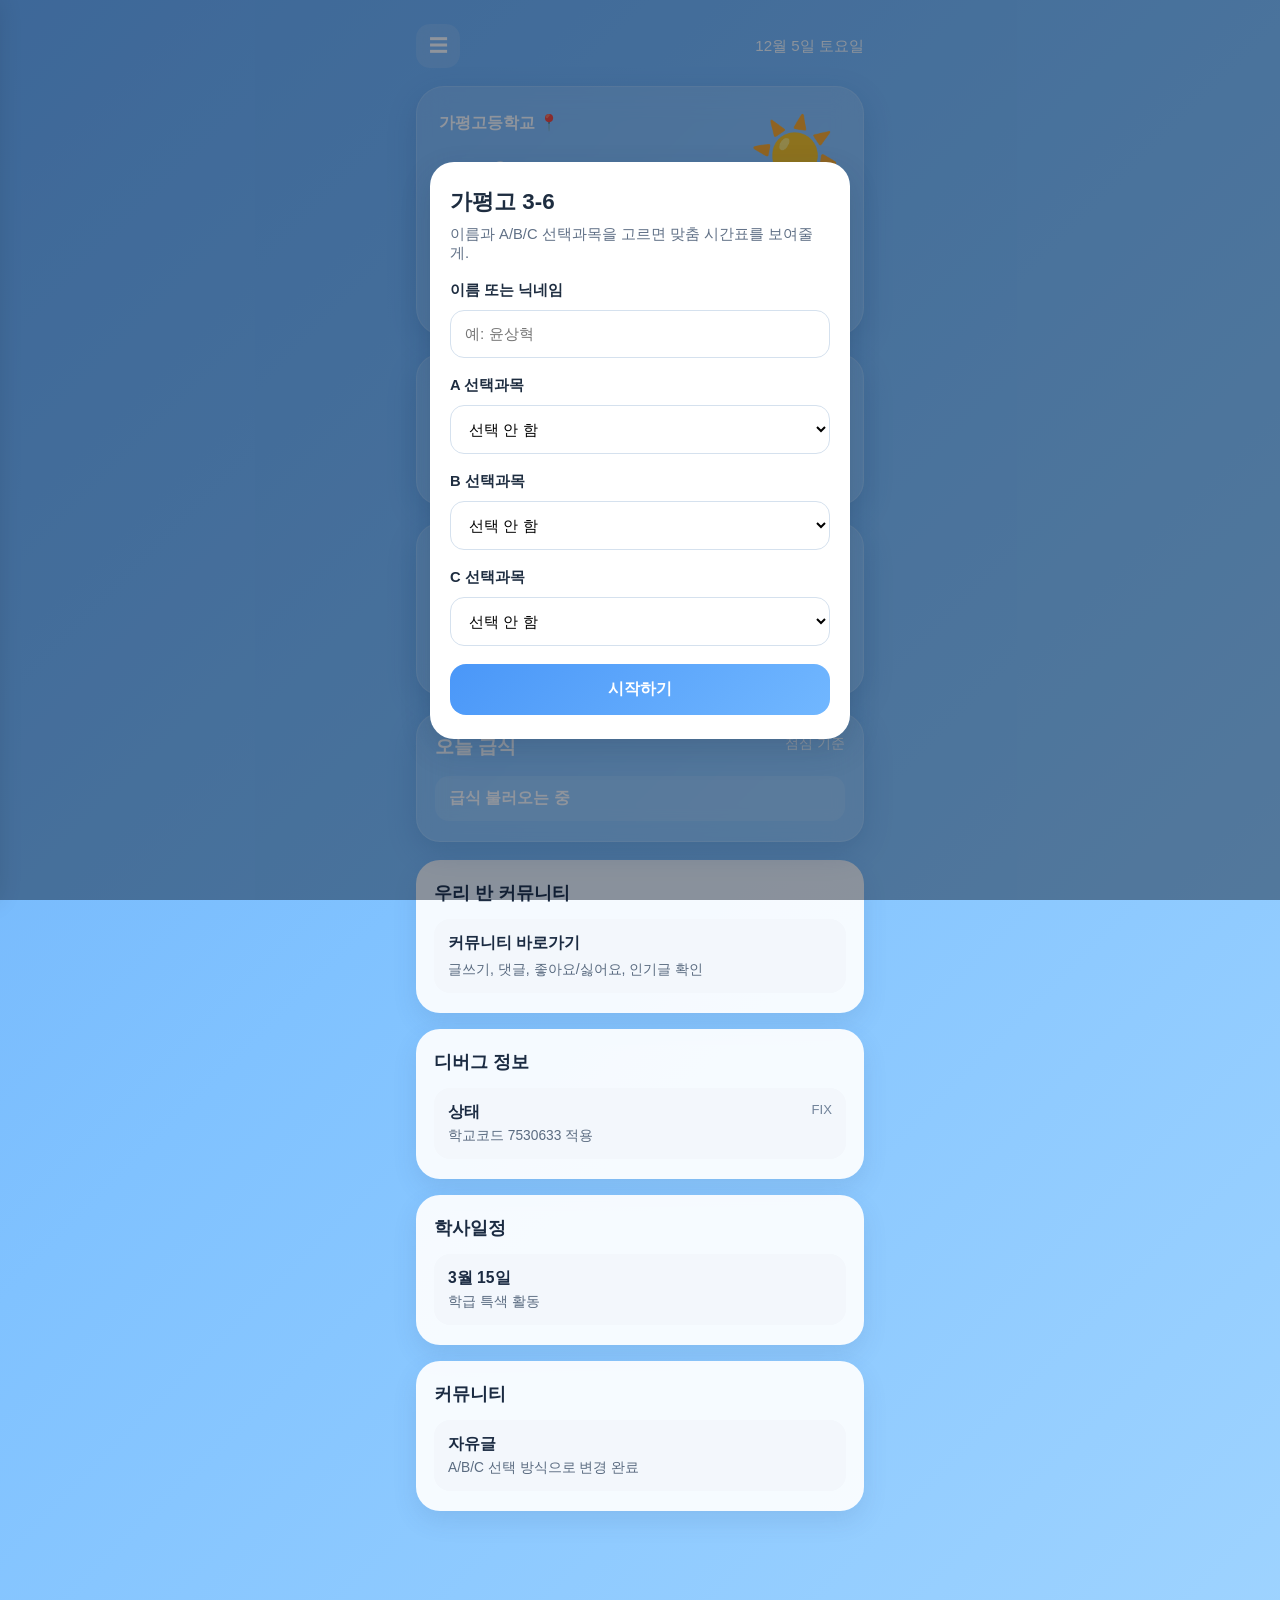
==== index.html @ e5f1bd65 "Add files via upload" ====
<!DOCTYPE html>
<html lang="ko">
<head>
  <meta charset="UTF-8" />
  <meta name="viewport" content="width=device-width, initial-scale=1.0" />
  <title>가평고 3-6</title>
  <link rel="stylesheet" href="style.css" />
</head>
<body>
  <aside id="sideMenu" class="side-menu">
    <div class="side-menu-header">
      <h2>가평고 3-6</h2>
      <button id="closeMenuBtn" class="icon-btn dark-btn" type="button">✕</button>
    </div>
    <nav class="menu-nav">
      <a href="#homeSection" class="menu-item">홈</a>
      <a href="#noticeSection" class="menu-item">공지사항</a>
      <a href="#scheduleSection" class="menu-item">학사일정</a>
      <a href="community.html" class="menu-item">커뮤니티</a>
      <button id="resetProfileBtn" class="menu-item menu-button" type="button">선택과목 다시 설정</button>
    </nav>
  </aside>

  <div id="menuOverlay" class="overlay"></div>

  <div id="subjectModal" class="modal-overlay">
    <div class="modal-card">
      <h2>가평고 3-6</h2>
      <p class="modal-desc">이름과 A/B/C 선택과목을 고르면 맞춤 시간표를 보여줄게.</p>

      <div class="form-group">
        <label for="studentName">이름 또는 닉네임</label>
        <input type="text" id="studentName" placeholder="예: 윤상혁" />
      </div>

      <div class="form-group">
        <label for="trackA">A 선택과목</label>
        <select id="trackA" class="subject-select">
          <option value="">선택 안 함</option>
          <option value="물리학Ⅱ">물리학Ⅱ</option>
          <option value="생명과학Ⅱ">생명과학Ⅱ</option>
          <option value="지구과학Ⅱ">지구과학Ⅱ</option>
          <option value="화학Ⅱ">화학Ⅱ</option>
        </select>
      </div>

      <div class="form-group">
        <label for="trackB">B 선택과목</label>
        <select id="trackB" class="subject-select">
          <option value="">선택 안 함</option>
          <option value="물리학Ⅱ">물리학Ⅱ</option>
          <option value="생명과학Ⅱ">생명과학Ⅱ</option>
          <option value="지구과학Ⅱ">지구과학Ⅱ</option>
          <option value="화학Ⅱ">화학Ⅱ</option>
        </select>
      </div>

      <div class="form-group">
        <label for="trackC">C 선택과목</label>
        <select id="trackC" class="subject-select">
          <option value="">선택 안 함</option>
          <option value="물리학Ⅱ">물리학Ⅱ</option>
          <option value="생명과학Ⅱ">생명과학Ⅱ</option>
          <option value="지구과학Ⅱ">지구과학Ⅱ</option>
          <option value="화학Ⅱ">화학Ⅱ</option>
        </select>
      </div>

      <button id="saveProfileBtn" class="primary-btn" type="button">시작하기</button>
    </div>
  </div>

  <main class="app-shell" id="homeSection">
    <header class="top-bar">
      <button id="openMenuBtn" class="icon-btn" type="button">☰</button>
      <div class="top-bar-right">
        <span id="todayDate">3월 13일 금요일</span>
      </div>
    </header>

    <section class="hero-card glass-card">
      <div class="hero-left">
        <div class="location" id="weatherLocation">가평고등학교 📍</div>
        <div class="temp" id="weatherTemp">--°</div>
        <div class="weather-status" id="weatherStatus">날씨 불러오는 중</div>
        <div class="weather-sub" id="weatherSub">기상청 API 연결 확인 중</div>
      </div>
      <div class="hero-right">
        <div class="weather-emoji" id="weatherEmoji">☀️</div>
      </div>
    </section>

    <section class="current-class-card glass-card">
      <div class="current-class-top">
        <div>
          <div class="current-class-label">지금 수업</div>
          <div id="currentClassName" class="current-class-name">시간표를 불러오는 중</div>
          <div id="currentClassRoom" class="current-class-room">교실 정보 확인 중</div>
        </div>
        <div id="currentClassBadge" class="current-class-badge">NOW</div>
      </div>
      <div id="currentClassStatus" class="current-class-status">현재 교시를 계산하는 중</div>
    </section>

    <section class="section-card glass-card">
      <div class="section-header">
        <h3>오늘 시간표</h3>
        <p id="welcomeText">오늘도 잘 버텨보자.</p>
      </div>
      <div id="selectedTracks" class="selected-tracks"></div>
      <div id="timetableList" class="timetable-list">
        <div class="timetable-item">
          <div class="period-badge">-</div>
          <div class="subject-wrap">
            <div class="subject-name">시간표 불러오는 중</div>
            <div class="subject-room">NEIS API</div>
          </div>
        </div>
      </div>
    </section>

    <section class="section-card glass-card meal-card">
      <div class="section-header">
        <h3>오늘 급식</h3>
        <p>점심 기준</p>
      </div>
      <ul id="mealList" class="meal-list">
        <li>급식 불러오는 중</li>
      </ul>
    </section>

    <section class="content-card white-card">
      <div class="content-header">
        <h3>우리 반 커뮤니티</h3>
      </div>
      <div class="content-list">
        <a href="community.html" class="community-shortcut-card">
          <strong>커뮤니티 바로가기</strong>
          <p>글쓰기, 댓글, 좋아요/싫어요, 인기글 확인</p>
        </a>
      </div>
    </section>

    <section id="noticeSection" class="content-card white-card">
      <div class="content-header">
        <h3>디버그 정보</h3>
      </div>
      <div class="content-list">
        <div class="list-item">
          <div>
            <strong>상태</strong>
            <p id="debugText">학교코드 7530633 적용</p>
          </div>
          <span>FIX</span>
        </div>
      </div>
    </section>

    <section id="scheduleSection" class="content-card white-card">
      <div class="content-header">
        <h3>학사일정</h3>
      </div>
      <div class="content-list">
        <div class="list-item">
          <div>
            <strong>3월 15일</strong>
            <p>학급 특색 활동</p>
          </div>
        </div>
      </div>
    </section>

    <section id="communitySection" class="content-card white-card last-section">
      <div class="content-header">
        <h3>커뮤니티</h3>
      </div>
      <div class="content-list">
        <div class="list-item">
          <div>
            <strong>자유글</strong>
            <p>A/B/C 선택 방식으로 변경 완료</p>
          </div>
        </div>
      </div>
    </section>
  </main>

  <script src="config.js"></script>
  <script src="api.js"></script>
  <script src="script.js"></script>
</body>
</html>
---- style.css ----
*{box-sizing:border-box;margin:0;padding:0}html{scroll-behavior:smooth}body{font-family:"Pretendard","Noto Sans KR",sans-serif;min-height:100vh;background:linear-gradient(135deg,#6aaef8 0%,#80c2ff 45%,#9ed3ff 100%);color:#fff}.app-shell{width:100%;max-width:480px;margin:0 auto;min-height:100vh;padding:18px 16px 32px}.top-bar{display:flex;justify-content:space-between;align-items:center;margin-bottom:18px;padding-top:6px}.top-bar-right{font-size:.95rem;font-weight:500;opacity:.95}.icon-btn{border:none;background:rgba(255,255,255,.12);color:#fff;width:44px;height:44px;border-radius:14px;font-size:1.2rem;cursor:pointer;backdrop-filter:blur(10px)}.dark-btn{color:#21344d;background:#edf4fb}.glass-card{background:rgba(255,255,255,.12);border:1px solid rgba(255,255,255,.14);backdrop-filter:blur(14px);-webkit-backdrop-filter:blur(14px);box-shadow:0 10px 30px rgba(26,77,140,.18)}.hero-card{display:flex;justify-content:space-between;align-items:flex-start;border-radius:28px;padding:26px 22px;min-height:250px;margin-bottom:18px}.hero-left .location{font-size:1rem;font-weight:700;margin-bottom:18px}.hero-left .temp{font-size:4.4rem;font-weight:300;line-height:1}.hero-left .weather-status{font-size:1.15rem;margin-top:12px;font-weight:700}.hero-left .weather-sub{margin-top:24px;font-size:.94rem;opacity:.95;line-height:1.5}.hero-right{display:flex;flex-direction:column;align-items:center;justify-content:center;height:100%}.weather-emoji{font-size:4.6rem}.section-card{border-radius:24px;padding:20px 18px;margin-bottom:18px}.section-header{display:flex;justify-content:space-between;align-items:flex-start;margin-bottom:16px;gap:12px}.section-header h3{font-size:1.2rem;font-weight:800}.section-header p{font-size:.88rem;opacity:.9}.selected-tracks{display:flex;flex-wrap:wrap;gap:8px;margin-bottom:14px}.track-chip{padding:8px 12px;border-radius:999px;background:rgba(255,255,255,.15);font-size:.84rem;font-weight:700}.timetable-list{display:flex;flex-direction:column;gap:12px}.timetable-item{display:flex;align-items:center;gap:14px;padding:14px;border-radius:18px;background:rgba(255,255,255,.10)}.period-badge{min-width:46px;height:46px;border-radius:14px;background:rgba(255,255,255,.18);display:flex;justify-content:center;align-items:center;font-weight:800}.subject-wrap{display:flex;flex-direction:column}.subject-name{font-size:1rem;font-weight:700}.subject-room{font-size:.82rem;opacity:.88;margin-top:4px}.current-period{border:1px solid rgba(255,255,255,.28);background:rgba(255,255,255,.16)}.meal-list{list-style:none;display:flex;flex-direction:column;gap:10px}.meal-list li{padding:12px 14px;border-radius:14px;background:rgba(255,255,255,.10);font-weight:600}.white-card{background:rgba(255,255,255,.92);color:#1b2b42;border-radius:24px;padding:20px 18px;box-shadow:0 10px 24px rgba(50,86,128,.12);margin-bottom:16px}.content-header{margin-bottom:14px}.content-header h3{font-size:1.15rem;font-weight:800}.content-list{display:flex;flex-direction:column;gap:12px}.list-item{display:flex;justify-content:space-between;align-items:flex-start;gap:12px;padding:14px;background:#f3f7fc;border-radius:16px}.list-item strong{display:block;font-size:.98rem;margin-bottom:4px}.list-item p{font-size:.86rem;color:#5a6b80}.list-item span{font-size:.82rem;color:#71839a;white-space:nowrap}.last-section{margin-bottom:80px}.side-menu{position:fixed;top:0;left:-290px;width:280px;height:100vh;background:rgba(240,247,255,.98);color:#21344d;z-index:1001;transition:left .28s ease;box-shadow:8px 0 24px rgba(0,0,0,.12);padding:22px 18px}.side-menu.open{left:0}.side-menu-header{display:flex;justify-content:space-between;align-items:center;margin-bottom:22px}.side-menu-header h2{font-size:1.2rem}.menu-nav{display:flex;flex-direction:column;gap:10px}.menu-item{display:block;width:100%;text-decoration:none;color:#21344d;background:#edf4fb;padding:14px 16px;border-radius:14px;font-weight:700}.menu-button{border:none;text-align:left;cursor:pointer;font:inherit}.overlay{position:fixed;inset:0;background:rgba(12,26,49,.28);opacity:0;pointer-events:none;transition:opacity .25s ease;z-index:1000}.overlay.show{opacity:1;pointer-events:auto}.modal-overlay{position:fixed;inset:0;background:rgba(8,19,36,.45);display:flex;justify-content:center;align-items:center;padding:18px;z-index:1100}.modal-overlay.hidden{display:none}.modal-card{width:100%;max-width:420px;background:#fff;color:#1e2d40;border-radius:24px;padding:24px 20px;box-shadow:0 12px 30px rgba(14,42,76,.18)}.modal-card h2{font-size:1.4rem;margin-bottom:8px}.modal-desc{font-size:.92rem;color:#607086;margin-bottom:18px}.form-group{margin-bottom:18px}.form-group label{display:block;font-size:.92rem;font-weight:700;margin-bottom:10px}.form-group input[type="text"],.subject-select{width:100%;border:1px solid #d5e1ee;border-radius:14px;padding:14px;font-size:.96rem;outline:none;background:#fff}.primary-btn{width:100%;border:none;background:linear-gradient(135deg,#4a97f8,#71b7ff);color:#fff;padding:15px;border-radius:16px;font-size:1rem;font-weight:800;cursor:pointer}@media (max-width:420px){.hero-card{min-height:240px;padding:22px 18px}.hero-left .temp{font-size:4rem}}
.current-class-card{
  border-radius:24px;
  padding:18px;
  margin-bottom:18px;
}
.current-class-top{
  display:flex;
  justify-content:space-between;
  gap:12px;
  align-items:flex-start;
}
.current-class-label{
  font-size:.84rem;
  opacity:.88;
  font-weight:700;
}
.current-class-name{
  margin-top:8px;
  font-size:1.35rem;
  font-weight:900;
}
.current-class-room{
  margin-top:6px;
  font-size:.9rem;
  opacity:.92;
}
.current-class-status{
  margin-top:14px;
  font-size:.9rem;
  opacity:.9;
}
.current-class-badge{
  min-width:62px;
  text-align:center;
  padding:10px 12px;
  border-radius:14px;
  background:rgba(255,255,255,.16);
  font-weight:800;
}
.community-shortcut-card{
  display:block;
  text-decoration:none;
  color:#1b2b42;
  padding:14px;
  background:#f3f7fc;
  border-radius:16px;
}
.community-shortcut-card strong{
  display:block;
  font-size:1rem;
  margin-bottom:6px;
}
.community-shortcut-card p{
  font-size:.88rem;
  color:#5a6b80;
}
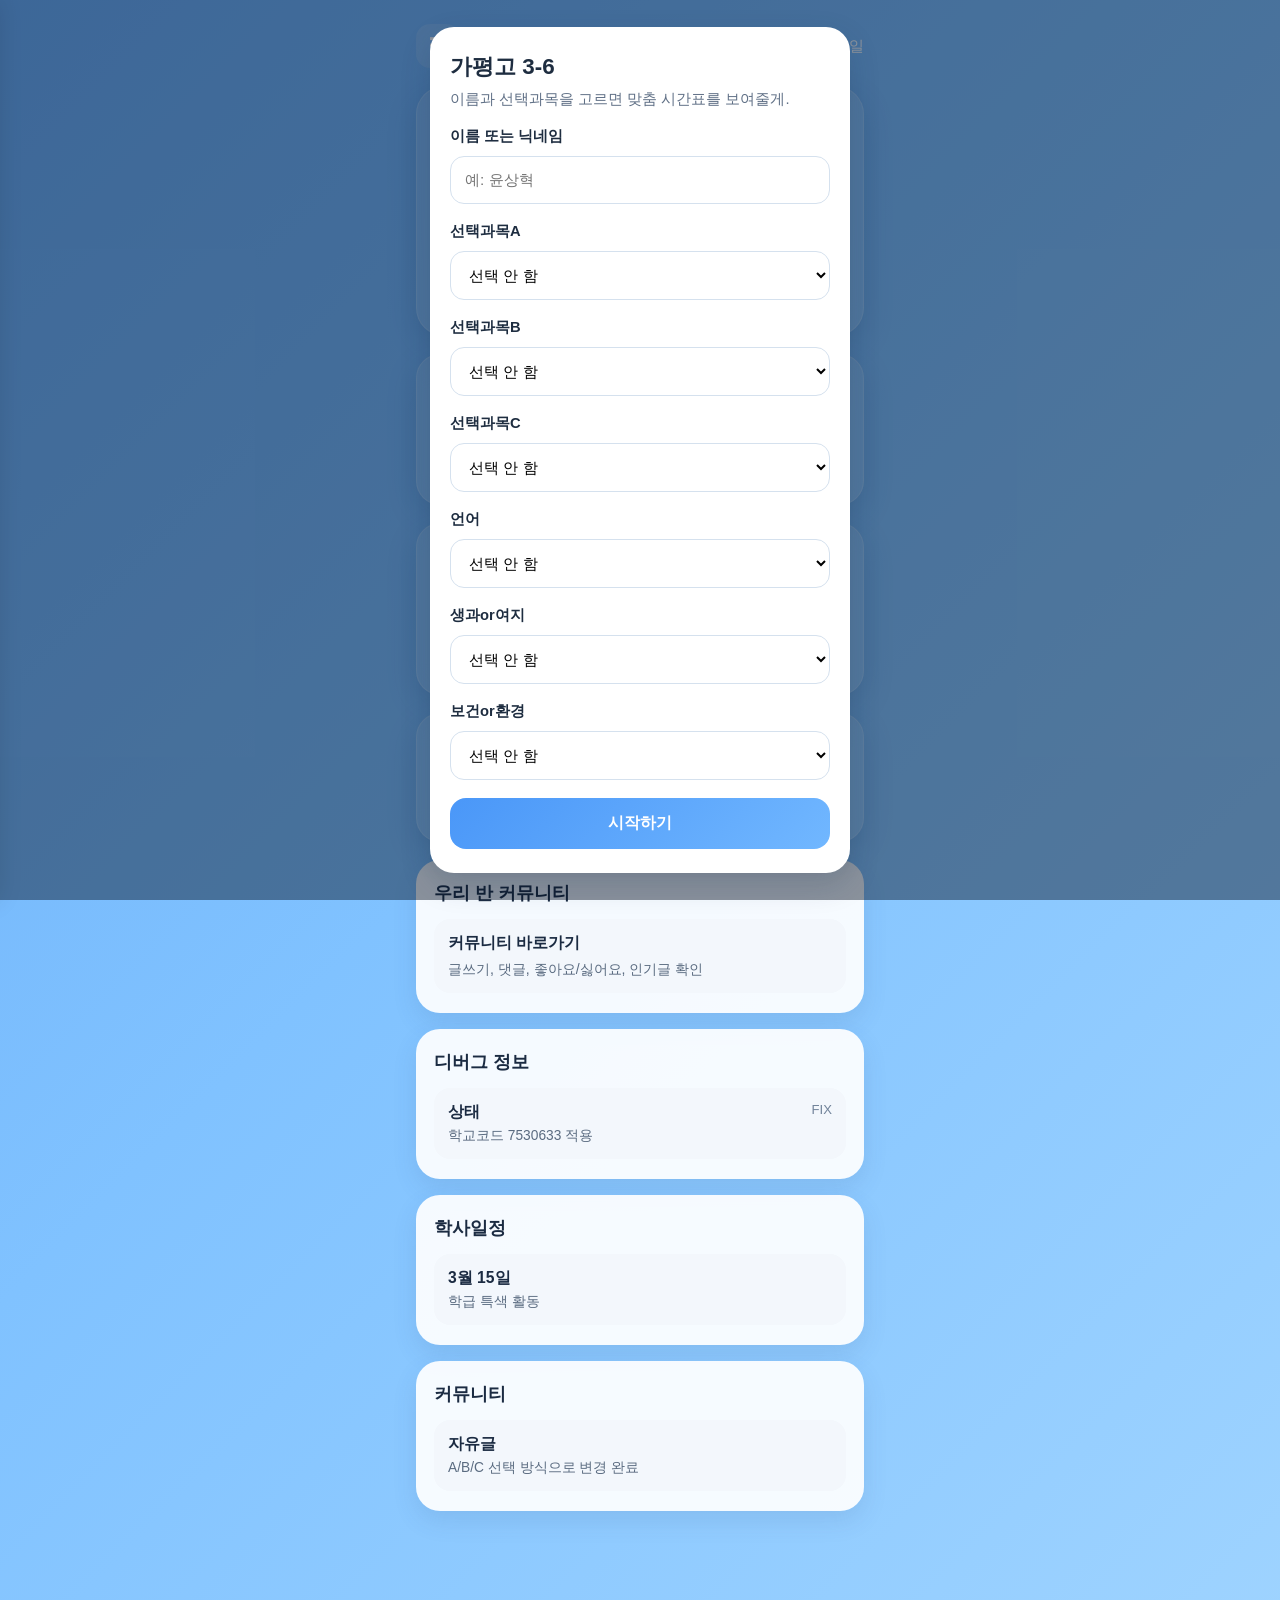
==== commit 779a785d: "Update subject labels and add new options" ====
--- a/index.html
+++ b/index.html
@@ -2,6 +2,7 @@
 <html lang="ko">
 <head>
   <meta charset="UTF-8" />
+  <link rel="manifest" href="manifest.json">
   <meta name="viewport" content="width=device-width, initial-scale=1.0" />
   <title>가평고 3-6</title>
   <link rel="stylesheet" href="style.css" />
@@ -26,7 +27,7 @@
   <div id="subjectModal" class="modal-overlay">
     <div class="modal-card">
       <h2>가평고 3-6</h2>
-      <p class="modal-desc">이름과 A/B/C 선택과목을 고르면 맞춤 시간표를 보여줄게.</p>
+      <p class="modal-desc">이름과 선택과목을 고르면 맞춤 시간표를 보여줄게.</p>
 
       <div class="form-group">
         <label for="studentName">이름 또는 닉네임</label>
@@ -34,35 +35,62 @@
       </div>
 
       <div class="form-group">
-        <label for="trackA">A 선택과목</label>
+        <label for="trackA">선택과목A</label>
         <select id="trackA" class="subject-select">
           <option value="">선택 안 함</option>
+          <option value="생활과윤리">생활과윤리</option>
+          <option value="화학Ⅱ">화학Ⅱ</option>
+          <option value="생명과학Ⅱ">생명과학Ⅱ</option>
+        </select>
+      </div>
+
+      <div class="form-group">
+        <label for="trackB">선택과목B</label>
+        <select id="trackB" class="subject-select">
+          <option value="">선택 안 함</option>
+          <option value="사회·문화">사회·문화</option>
           <option value="물리학Ⅱ">물리학Ⅱ</option>
+          <option value="화학Ⅱ">화학Ⅱ</option>
+          <option value="지구과학Ⅱ">지구과학Ⅱ</option>
+        </select>
+      </div>
+
+      <div class="form-group">
+        <label for="trackC">선택과목C</label>
+        <select id="trackC" class="subject-select">
+          <option value="">선택 안 함</option>
+          <option value="경제">경제</option>
+          <option value="세계지리">세계지리</option>
           <option value="생명과학Ⅱ">생명과학Ⅱ</option>
           <option value="지구과학Ⅱ">지구과학Ⅱ</option>
-          <option value="화학Ⅱ">화학Ⅱ</option>
-        </select>
-      </div>
-
-      <div class="form-group">
-        <label for="trackB">B 선택과목</label>
-        <select id="trackB" class="subject-select">
-          <option value="">선택 안 함</option>
-          <option value="물리학Ⅱ">물리학Ⅱ</option>
-          <option value="생명과학Ⅱ">생명과학Ⅱ</option>
-          <option value="지구과학Ⅱ">지구과학Ⅱ</option>
-          <option value="화학Ⅱ">화학Ⅱ</option>
-        </select>
-      </div>
-
-      <div class="form-group">
-        <label for="trackC">C 선택과목</label>
-        <select id="trackC" class="subject-select">
-          <option value="">선택 안 함</option>
-          <option value="물리학Ⅱ">물리학Ⅱ</option>
-          <option value="생명과학Ⅱ">생명과학Ⅱ</option>
-          <option value="지구과학Ⅱ">지구과학Ⅱ</option>
-          <option value="화학Ⅱ">화학Ⅱ</option>
+        </select>
+      </div>
+
+      <div class="form-group">
+        <label for="trackLang">언어</label>
+        <select id="trackLang" class="subject-select">
+          <option value="">선택 안 함</option>
+          <option value="일본어">일본어</option>
+          <option value="중국어">중국어</option>
+          <option value="프로그래밍">프로그래밍</option>
+        </select>
+      </div>
+
+      <div class="form-group">
+        <label for="trackSciGeo">생과or여지</label>
+        <select id="trackSciGeo" class="subject-select">
+          <option value="">선택 안 함</option>
+          <option value="생명과학">생명과학</option>
+          <option value="여행지리">여행지리</option>
+        </select>
+      </div>
+
+      <div class="form-group">
+        <label for="trackHealthEnv">보건or환경</label>
+        <select id="trackHealthEnv" class="subject-select">
+          <option value="">선택 안 함</option>
+          <option value="보건">보건</option>
+          <option value="환경">환경</option>
         </select>
       </div>
 
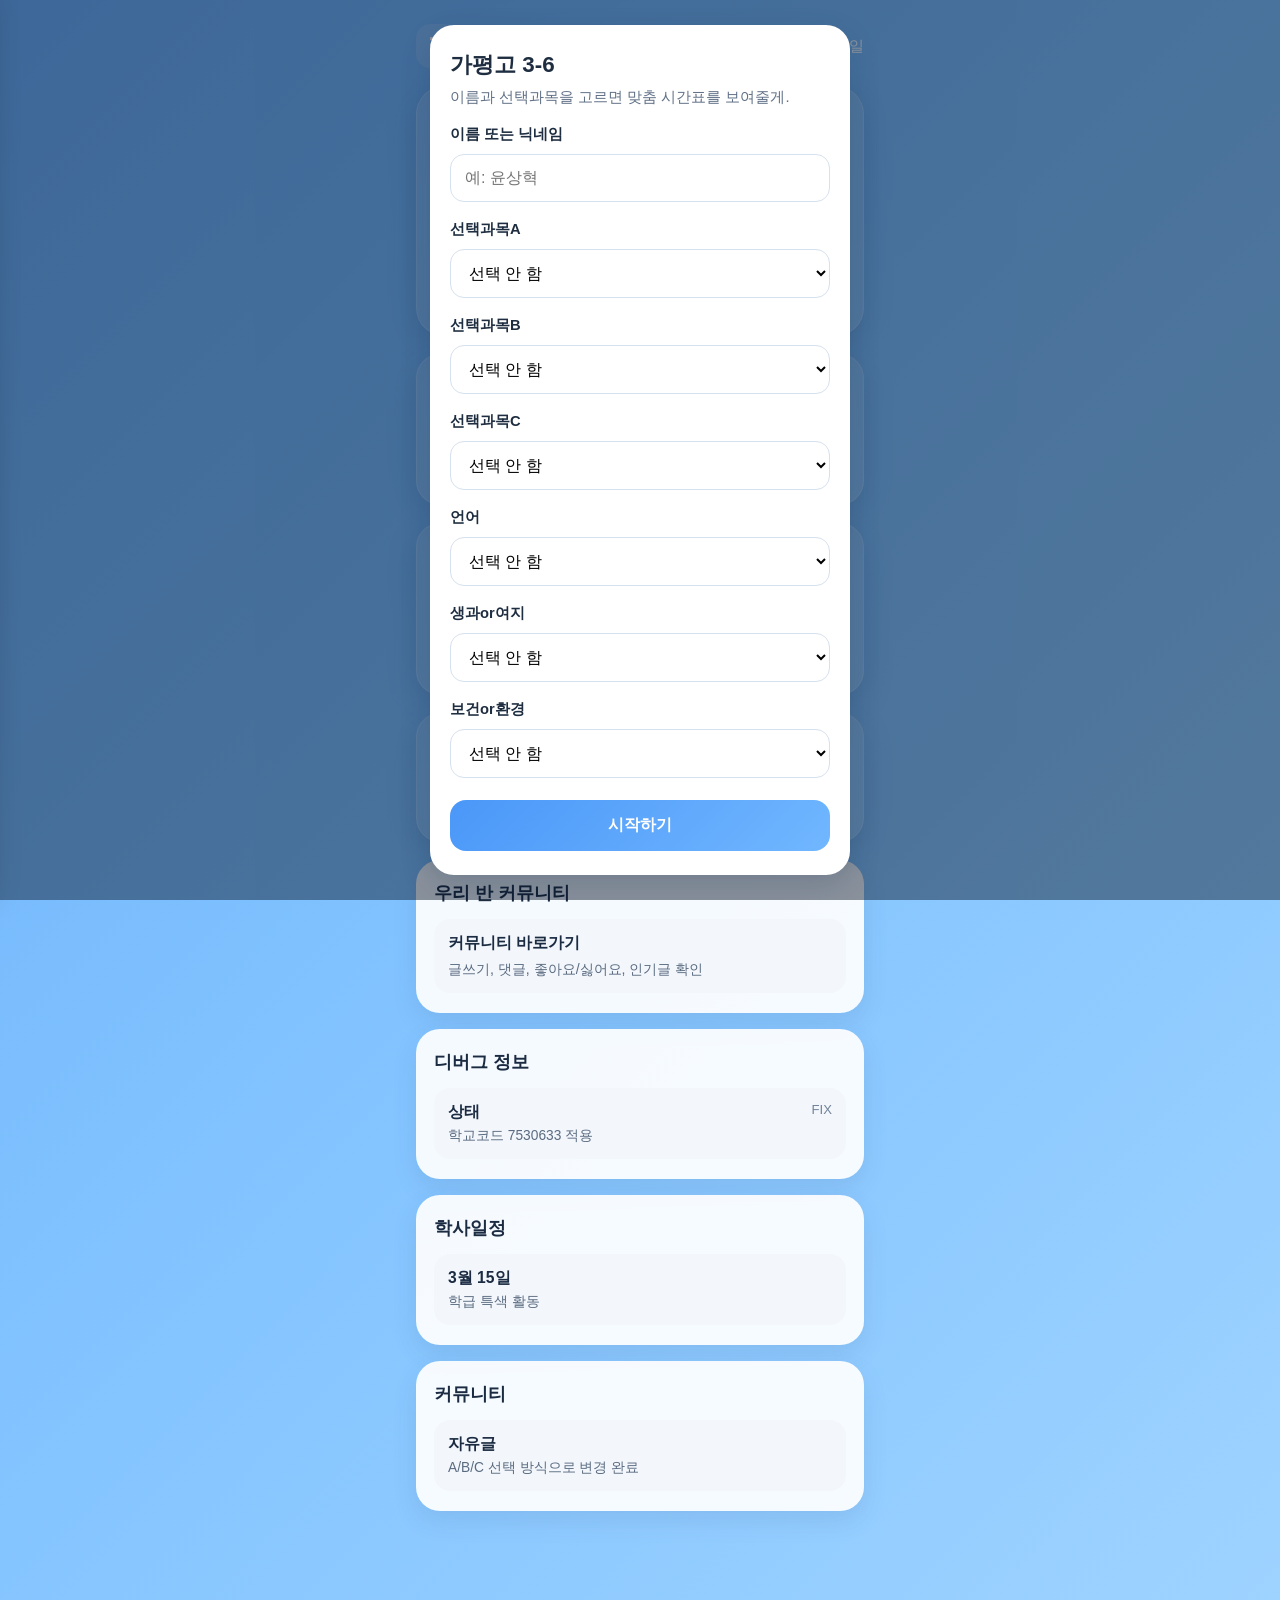
==== commit 2fb1cf54: "Update index.html" ====
--- a/index.html
+++ b/index.html
@@ -80,7 +80,7 @@
         <label for="trackSciGeo">생과or여지</label>
         <select id="trackSciGeo" class="subject-select">
           <option value="">선택 안 함</option>
-          <option value="생명과학">생명과학</option>
+          <option value="생활과 과학">생활과 과학</option>
           <option value="여행지리">여행지리</option>
         </select>
       </div>
--- a/style.css
+++ b/style.css
@@ -1,4 +1,117 @@
-*{box-sizing:border-box;margin:0;padding:0}html{scroll-behavior:smooth}body{font-family:"Pretendard","Noto Sans KR",sans-serif;min-height:100vh;background:linear-gradient(135deg,#6aaef8 0%,#80c2ff 45%,#9ed3ff 100%);color:#fff}.app-shell{width:100%;max-width:480px;margin:0 auto;min-height:100vh;padding:18px 16px 32px}.top-bar{display:flex;justify-content:space-between;align-items:center;margin-bottom:18px;padding-top:6px}.top-bar-right{font-size:.95rem;font-weight:500;opacity:.95}.icon-btn{border:none;background:rgba(255,255,255,.12);color:#fff;width:44px;height:44px;border-radius:14px;font-size:1.2rem;cursor:pointer;backdrop-filter:blur(10px)}.dark-btn{color:#21344d;background:#edf4fb}.glass-card{background:rgba(255,255,255,.12);border:1px solid rgba(255,255,255,.14);backdrop-filter:blur(14px);-webkit-backdrop-filter:blur(14px);box-shadow:0 10px 30px rgba(26,77,140,.18)}.hero-card{display:flex;justify-content:space-between;align-items:flex-start;border-radius:28px;padding:26px 22px;min-height:250px;margin-bottom:18px}.hero-left .location{font-size:1rem;font-weight:700;margin-bottom:18px}.hero-left .temp{font-size:4.4rem;font-weight:300;line-height:1}.hero-left .weather-status{font-size:1.15rem;margin-top:12px;font-weight:700}.hero-left .weather-sub{margin-top:24px;font-size:.94rem;opacity:.95;line-height:1.5}.hero-right{display:flex;flex-direction:column;align-items:center;justify-content:center;height:100%}.weather-emoji{font-size:4.6rem}.section-card{border-radius:24px;padding:20px 18px;margin-bottom:18px}.section-header{display:flex;justify-content:space-between;align-items:flex-start;margin-bottom:16px;gap:12px}.section-header h3{font-size:1.2rem;font-weight:800}.section-header p{font-size:.88rem;opacity:.9}.selected-tracks{display:flex;flex-wrap:wrap;gap:8px;margin-bottom:14px}.track-chip{padding:8px 12px;border-radius:999px;background:rgba(255,255,255,.15);font-size:.84rem;font-weight:700}.timetable-list{display:flex;flex-direction:column;gap:12px}.timetable-item{display:flex;align-items:center;gap:14px;padding:14px;border-radius:18px;background:rgba(255,255,255,.10)}.period-badge{min-width:46px;height:46px;border-radius:14px;background:rgba(255,255,255,.18);display:flex;justify-content:center;align-items:center;font-weight:800}.subject-wrap{display:flex;flex-direction:column}.subject-name{font-size:1rem;font-weight:700}.subject-room{font-size:.82rem;opacity:.88;margin-top:4px}.current-period{border:1px solid rgba(255,255,255,.28);background:rgba(255,255,255,.16)}.meal-list{list-style:none;display:flex;flex-direction:column;gap:10px}.meal-list li{padding:12px 14px;border-radius:14px;background:rgba(255,255,255,.10);font-weight:600}.white-card{background:rgba(255,255,255,.92);color:#1b2b42;border-radius:24px;padding:20px 18px;box-shadow:0 10px 24px rgba(50,86,128,.12);margin-bottom:16px}.content-header{margin-bottom:14px}.content-header h3{font-size:1.15rem;font-weight:800}.content-list{display:flex;flex-direction:column;gap:12px}.list-item{display:flex;justify-content:space-between;align-items:flex-start;gap:12px;padding:14px;background:#f3f7fc;border-radius:16px}.list-item strong{display:block;font-size:.98rem;margin-bottom:4px}.list-item p{font-size:.86rem;color:#5a6b80}.list-item span{font-size:.82rem;color:#71839a;white-space:nowrap}.last-section{margin-bottom:80px}.side-menu{position:fixed;top:0;left:-290px;width:280px;height:100vh;background:rgba(240,247,255,.98);color:#21344d;z-index:1001;transition:left .28s ease;box-shadow:8px 0 24px rgba(0,0,0,.12);padding:22px 18px}.side-menu.open{left:0}.side-menu-header{display:flex;justify-content:space-between;align-items:center;margin-bottom:22px}.side-menu-header h2{font-size:1.2rem}.menu-nav{display:flex;flex-direction:column;gap:10px}.menu-item{display:block;width:100%;text-decoration:none;color:#21344d;background:#edf4fb;padding:14px 16px;border-radius:14px;font-weight:700}.menu-button{border:none;text-align:left;cursor:pointer;font:inherit}.overlay{position:fixed;inset:0;background:rgba(12,26,49,.28);opacity:0;pointer-events:none;transition:opacity .25s ease;z-index:1000}.overlay.show{opacity:1;pointer-events:auto}.modal-overlay{position:fixed;inset:0;background:rgba(8,19,36,.45);display:flex;justify-content:center;align-items:center;padding:18px;z-index:1100}.modal-overlay.hidden{display:none}.modal-card{width:100%;max-width:420px;background:#fff;color:#1e2d40;border-radius:24px;padding:24px 20px;box-shadow:0 12px 30px rgba(14,42,76,.18)}.modal-card h2{font-size:1.4rem;margin-bottom:8px}.modal-desc{font-size:.92rem;color:#607086;margin-bottom:18px}.form-group{margin-bottom:18px}.form-group label{display:block;font-size:.92rem;font-weight:700;margin-bottom:10px}.form-group input[type="text"],.subject-select{width:100%;border:1px solid #d5e1ee;border-radius:14px;padding:14px;font-size:.96rem;outline:none;background:#fff}.primary-btn{width:100%;border:none;background:linear-gradient(135deg,#4a97f8,#71b7ff);color:#fff;padding:15px;border-radius:16px;font-size:1rem;font-weight:800;cursor:pointer}@media (max-width:420px){.hero-card{min-height:240px;padding:22px 18px}.hero-left .temp{font-size:4rem}}
+*{box-sizing:border-box;margin:0;padding:0}
+html{scroll-behavior:smooth}
+body{font-family:"Pretendard","Noto Sans KR",sans-serif;min-height:100vh;background:linear-gradient(135deg,#6aaef8 0%,#80c2ff 45%,#9ed3ff 100%);color:#fff}
+.app-shell{width:100%;max-width:480px;margin:0 auto;min-height:100vh;padding:18px 16px 32px}
+.top-bar{display:flex;justify-content:space-between;align-items:center;margin-bottom:18px;padding-top:6px}
+.top-bar-right{font-size:.95rem;font-weight:500;opacity:.95}
+.icon-btn{border:none;background:rgba(255,255,255,.12);color:#fff;width:44px;height:44px;border-radius:14px;font-size:1.2rem;cursor:pointer;backdrop-filter:blur(10px)}
+.dark-btn{color:#21344d;background:#edf4fb}
+.glass-card{background:rgba(255,255,255,.12);border:1px solid rgba(255,255,255,.14);backdrop-filter:blur(14px);-webkit-backdrop-filter:blur(14px);box-shadow:0 10px 30px rgba(26,77,140,.18)}
+.hero-card{display:flex;justify-content:space-between;align-items:flex-start;border-radius:28px;padding:26px 22px;min-height:250px;margin-bottom:18px}
+.hero-left .location{font-size:1rem;font-weight:700;margin-bottom:18px}
+.hero-left .temp{font-size:4.4rem;font-weight:300;line-height:1}
+.hero-left .weather-status{font-size:1.15rem;margin-top:12px;font-weight:700}
+.hero-left .weather-sub{margin-top:24px;font-size:.94rem;opacity:.95;line-height:1.5}
+.hero-right{display:flex;flex-direction:column;align-items:center;justify-content:center;height:100%}
+.weather-emoji{font-size:4.6rem}
+.section-card{border-radius:24px;padding:20px 18px;margin-bottom:18px}
+.section-header{display:flex;justify-content:space-between;align-items:flex-start;margin-bottom:16px;gap:12px}
+.section-header h3{font-size:1.2rem;font-weight:800}
+.section-header p{font-size:.88rem;opacity:.9}
+.selected-tracks{display:flex;flex-wrap:wrap;gap:8px;margin-bottom:14px}
+.track-chip{padding:8px 12px;border-radius:999px;background:rgba(255,255,255,.15);font-size:.84rem;font-weight:700}
+.timetable-list{display:flex;flex-direction:column;gap:12px}
+.timetable-item{display:flex;align-items:center;gap:14px;padding:14px;border-radius:18px;background:rgba(255,255,255,.10)}
+.period-badge{min-width:46px;height:46px;border-radius:14px;background:rgba(255,255,255,.18);display:flex;justify-content:center;align-items:center;font-weight:800}
+.subject-wrap{display:flex;flex-direction:column}
+.subject-name{font-size:1rem;font-weight:700}
+.subject-room{font-size:.82rem;opacity:.88;margin-top:4px}
+.current-period{border:1px solid rgba(255,255,255,.28);background:rgba(255,255,255,.16)}
+.meal-list{list-style:none;display:flex;flex-direction:column;gap:10px}
+.meal-list li{padding:12px 14px;border-radius:14px;background:rgba(255,255,255,.10);font-weight:600}
+.white-card{background:rgba(255,255,255,.92);color:#1b2b42;border-radius:24px;padding:20px 18px;box-shadow:0 10px 24px rgba(50,86,128,.12);margin-bottom:16px}
+.content-header{margin-bottom:14px}
+.content-header h3{font-size:1.15rem;font-weight:800}
+.content-list{display:flex;flex-direction:column;gap:12px}
+.list-item{display:flex;justify-content:space-between;align-items:flex-start;gap:12px;padding:14px;background:#f3f7fc;border-radius:16px}
+.list-item strong{display:block;font-size:.98rem;margin-bottom:4px}
+.list-item p{font-size:.86rem;color:#5a6b80}
+.list-item span{font-size:.82rem;color:#71839a;white-space:nowrap}
+.last-section{margin-bottom:80px}
+.side-menu{position:fixed;top:0;left:-290px;width:280px;height:100vh;background:rgba(240,247,255,.98);color:#21344d;z-index:1001;transition:left .28s ease;box-shadow:8px 0 24px rgba(0,0,0,.12);padding:22px 18px}
+.side-menu.open{left:0}
+.side-menu-header{display:flex;justify-content:space-between;align-items:center;margin-bottom:22px}
+.side-menu-header h2{font-size:1.2rem}
+.menu-nav{display:flex;flex-direction:column;gap:10px}
+.menu-item{display:block;width:100%;text-decoration:none;color:#21344d;background:#edf4fb;padding:14px 16px;border-radius:14px;font-weight:700}
+.menu-button{border:none;text-align:left;cursor:pointer;font:inherit}
+.overlay{position:fixed;inset:0;background:rgba(12,26,49,.28);opacity:0;pointer-events:none;transition:opacity .25s ease;z-index:1000}
+.overlay.show{opacity:1;pointer-events:auto}
+
+/* 모달 수정 */
+.modal-overlay{
+  position:fixed;
+  inset:0;
+  background:rgba(8,19,36,.45);
+  display:flex;
+  justify-content:center;
+  align-items:flex-start;
+  padding:18px;
+  z-index:1100;
+  overflow-y:auto;
+}
+.modal-overlay.hidden{display:none}
+.modal-card{
+  width:100%;
+  max-width:420px;
+  max-height:calc(100vh - 36px);
+  margin:auto 0;
+  background:#fff;
+  color:#1e2d40;
+  border-radius:24px;
+  padding:24px 20px;
+  box-shadow:0 12px 30px rgba(14,42,76,.18);
+  overflow-y:auto;
+  -webkit-overflow-scrolling:touch;
+}
+.modal-card h2{font-size:1.4rem;margin-bottom:8px}
+.modal-desc{font-size:.92rem;color:#607086;margin-bottom:18px}
+.form-group{margin-bottom:18px}
+.form-group label{display:block;font-size:.92rem;font-weight:700;margin-bottom:10px}
+.form-group input[type="text"],.subject-select{
+  width:100%;
+  border:1px solid #d5e1ee;
+  border-radius:14px;
+  padding:14px;
+  font-size:16px;
+  outline:none;
+  background:#fff;
+  min-height:48px;
+}
+.primary-btn{
+  width:100%;
+  border:none;
+  background:linear-gradient(135deg,#4a97f8,#71b7ff);
+  color:#fff;
+  padding:15px;
+  border-radius:16px;
+  font-size:1rem;
+  font-weight:800;
+  cursor:pointer;
+  margin-top:4px;
+}
+
+@media (max-width:420px){
+  .hero-card{min-height:240px;padding:22px 18px}
+  .hero-left .temp{font-size:4rem}
+  .modal-overlay{padding:12px}
+  .modal-card{
+    max-height:calc(100vh - 24px);
+    border-radius:20px;
+    padding:20px 16px;
+  }
+}
+
 .current-class-card{
   border-radius:24px;
   padding:18px;
@@ -54,4 +167,4 @@
 .community-shortcut-card p{
   font-size:.88rem;
   color:#5a6b80;
-}
+            }
